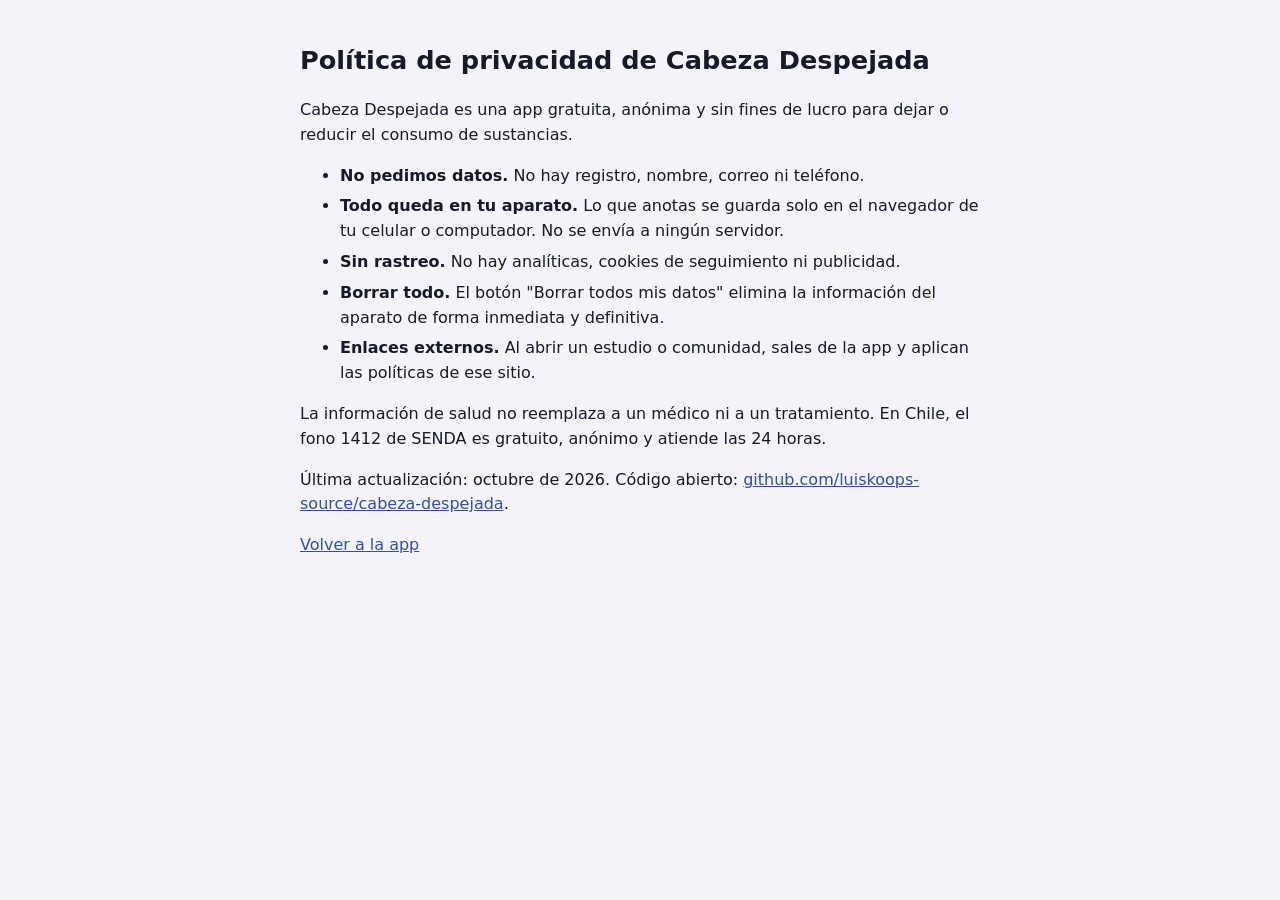
==== privacidad.html @ 64b6c3dc "Datos del día para todas las sustancias (+35), sección sobre el bajón, anhedonia y distimia, Acerca " ====
<!doctype html><html lang="es"><head><meta charset="utf-8"><meta name="viewport" content="width=device-width,initial-scale=1"><title>Privacidad · Cabeza Despejada</title>
<style>body{font-family:system-ui,sans-serif;max-width:680px;margin:0 auto;padding:24px 16px;line-height:1.55;color:#161a2b;background:#f5f3fa}h1{font-size:1.6rem}li{margin:6px 0}a{color:#2f4fa8}</style></head><body>
<h1>Política de privacidad de Cabeza Despejada</h1>
<p>Cabeza Despejada es una app gratuita, anónima y sin fines de lucro para dejar o reducir el consumo de sustancias.</p>
<ul>
<li><b>No pedimos datos.</b> No hay registro, nombre, correo ni teléfono.</li>
<li><b>Todo queda en tu aparato.</b> Lo que anotas se guarda solo en el navegador de tu celular o computador. No se envía a ningún servidor.</li>
<li><b>Sin rastreo.</b> No hay analíticas, cookies de seguimiento ni publicidad.</li>
<li><b>Borrar todo.</b> El botón "Borrar todos mis datos" elimina la información del aparato de forma inmediata y definitiva.</li>
<li><b>Enlaces externos.</b> Al abrir un estudio o comunidad, sales de la app y aplican las políticas de ese sitio.</li>
</ul>
<p>La información de salud no reemplaza a un médico ni a un tratamiento. En Chile, el fono 1412 de SENDA es gratuito, anónimo y atiende las 24 horas.</p>
<p>Última actualización: octubre de 2026. Código abierto: <a href="https://github.com/luiskoops-source/cabeza-despejada">github.com/luiskoops-source/cabeza-despejada</a>.</p>
<p><a href="./">Volver a la app</a></p>
</body></html>
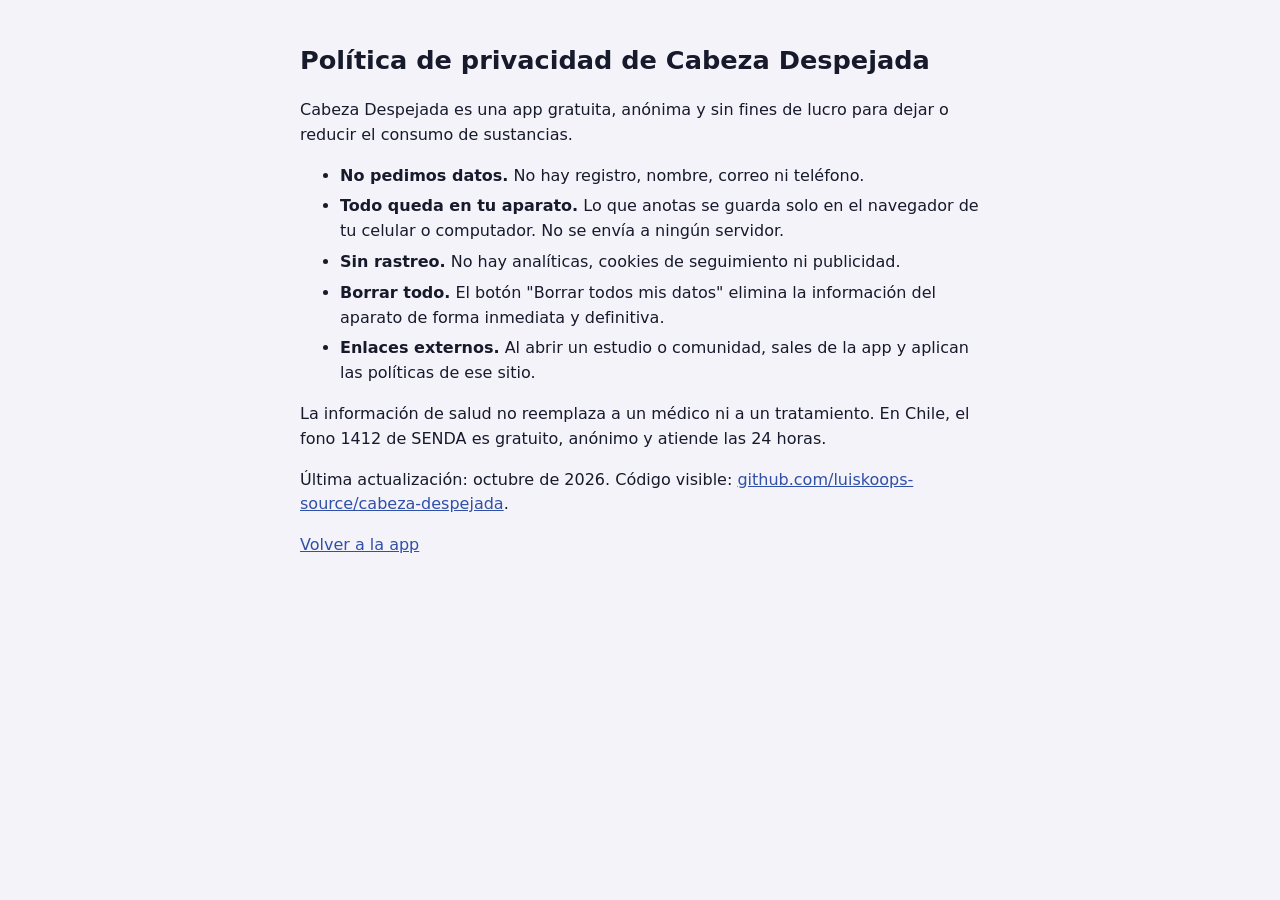
==== commit 530d61c4: "Licencia: todos los derechos reservados, con aportes por GitHub Se agrega LICENSE y CONTRIBUTING.md." ====
--- a/privacidad.html
+++ b/privacidad.html
@@ -10,6 +10,6 @@
 <li><b>Enlaces externos.</b> Al abrir un estudio o comunidad, sales de la app y aplican las políticas de ese sitio.</li>
 </ul>
 <p>La información de salud no reemplaza a un médico ni a un tratamiento. En Chile, el fono 1412 de SENDA es gratuito, anónimo y atiende las 24 horas.</p>
-<p>Última actualización: octubre de 2026. Código abierto: <a href="https://github.com/luiskoops-source/cabeza-despejada">github.com/luiskoops-source/cabeza-despejada</a>.</p>
+<p>Última actualización: octubre de 2026. Código visible: <a href="https://github.com/luiskoops-source/cabeza-despejada">github.com/luiskoops-source/cabeza-despejada</a>.</p>
 <p><a href="./">Volver a la app</a></p>
 </body></html>
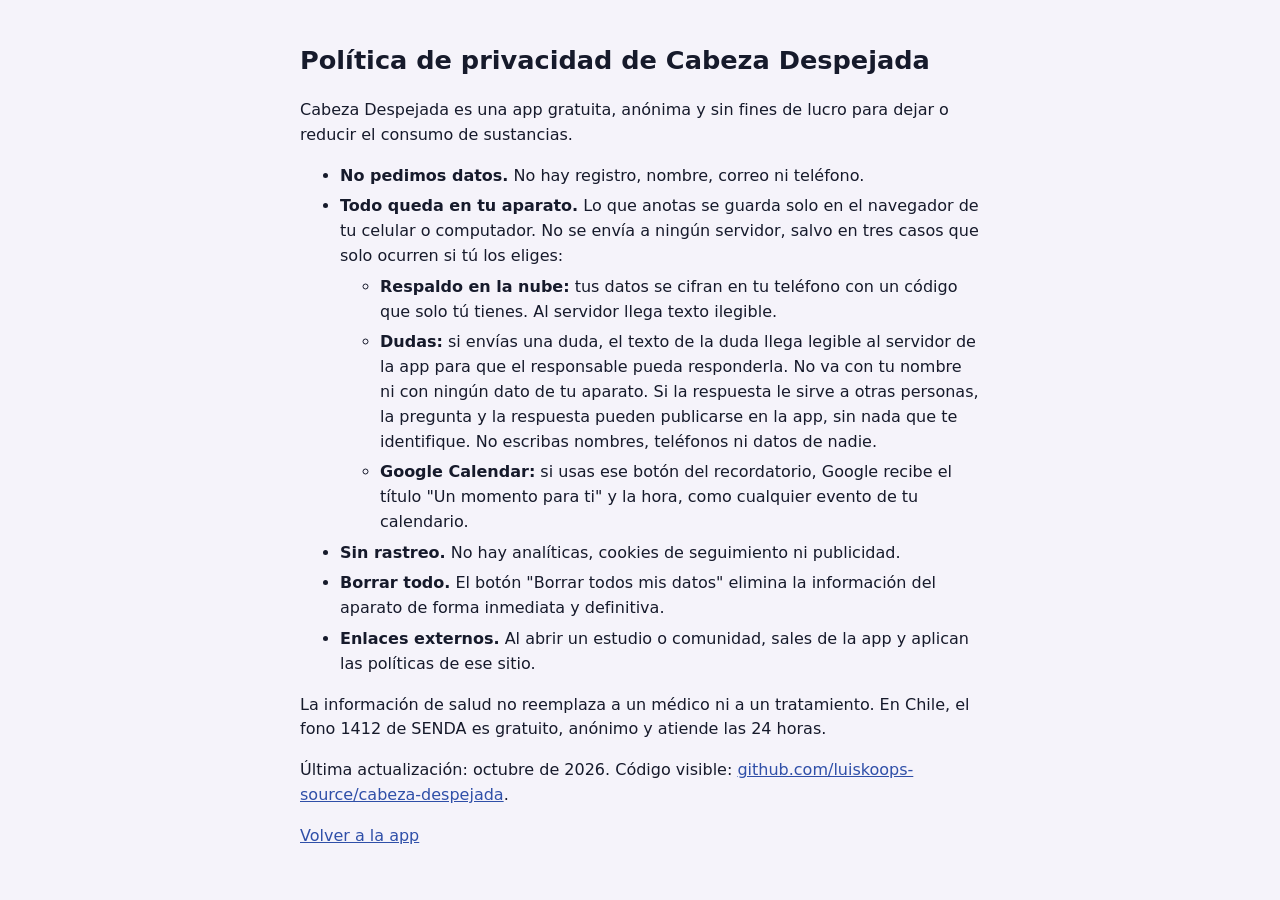
==== commit ae97d9bf: "Dudas anónimas que responde una persona - Saber: tarjeta ¿No encontraste lo que buscabas? con aviso " ====
--- a/privacidad.html
+++ b/privacidad.html
@@ -4,7 +4,13 @@
 <p>Cabeza Despejada es una app gratuita, anónima y sin fines de lucro para dejar o reducir el consumo de sustancias.</p>
 <ul>
 <li><b>No pedimos datos.</b> No hay registro, nombre, correo ni teléfono.</li>
-<li><b>Todo queda en tu aparato.</b> Lo que anotas se guarda solo en el navegador de tu celular o computador. No se envía a ningún servidor.</li>
+<li><b>Todo queda en tu aparato.</b> Lo que anotas se guarda solo en el navegador de tu celular o computador. No se envía a ningún servidor, salvo en tres casos que solo ocurren si tú los eliges:
+  <ul>
+    <li><b>Respaldo en la nube:</b> tus datos se cifran en tu teléfono con un código que solo tú tienes. Al servidor llega texto ilegible.</li>
+    <li><b>Dudas:</b> si envías una duda, el texto de la duda llega legible al servidor de la app para que el responsable pueda responderla. No va con tu nombre ni con ningún dato de tu aparato. Si la respuesta le sirve a otras personas, la pregunta y la respuesta pueden publicarse en la app, sin nada que te identifique. No escribas nombres, teléfonos ni datos de nadie.</li>
+    <li><b>Google Calendar:</b> si usas ese botón del recordatorio, Google recibe el título "Un momento para ti" y la hora, como cualquier evento de tu calendario.</li>
+  </ul>
+</li>
 <li><b>Sin rastreo.</b> No hay analíticas, cookies de seguimiento ni publicidad.</li>
 <li><b>Borrar todo.</b> El botón "Borrar todos mis datos" elimina la información del aparato de forma inmediata y definitiva.</li>
 <li><b>Enlaces externos.</b> Al abrir un estudio o comunidad, sales de la app y aplican las políticas de ese sitio.</li>
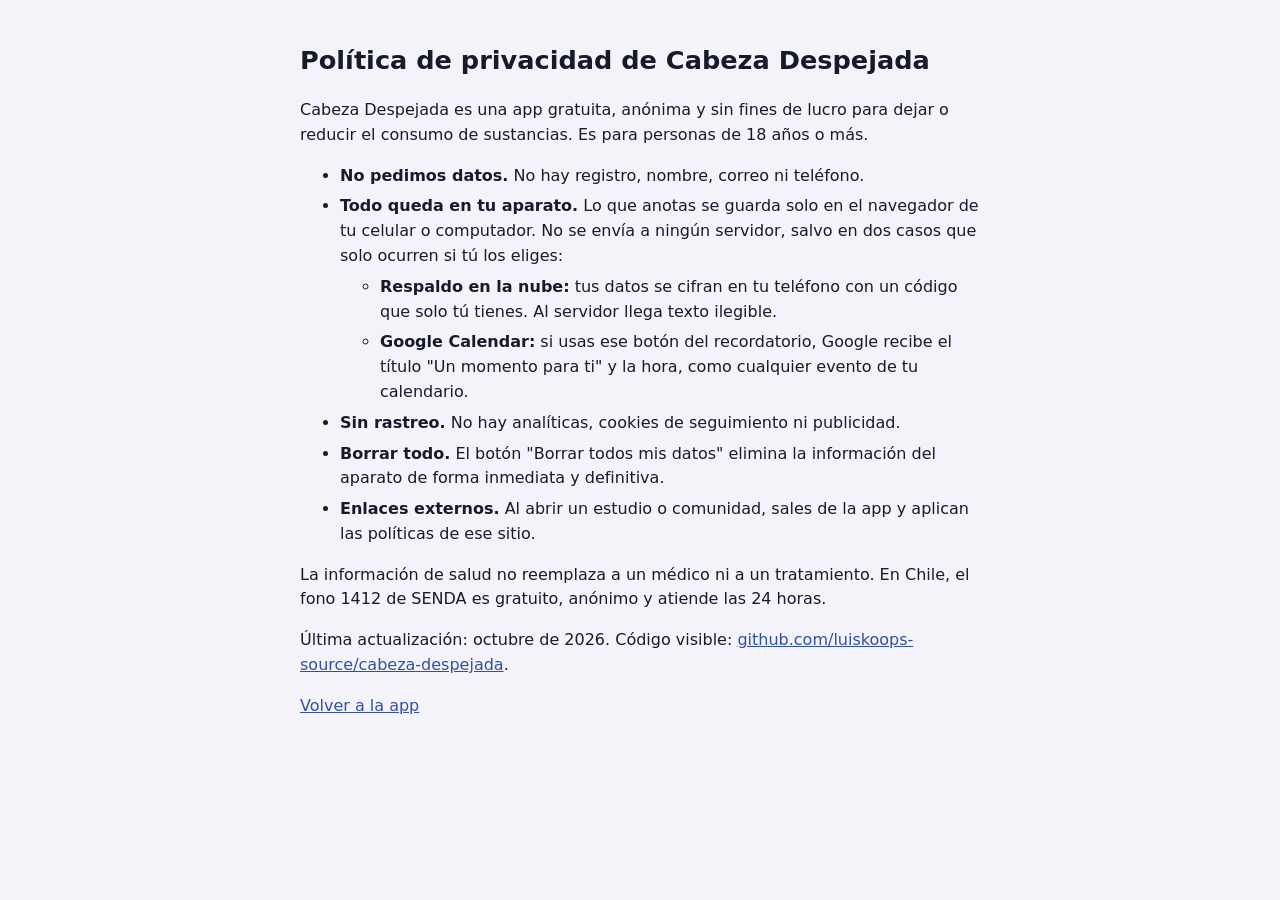
==== commit 97c3cbbf: "Sin servidor por ahora: se quitan las dudas; la app es para mayores de 18 - Se quita la tarjeta de d" ====
--- a/privacidad.html
+++ b/privacidad.html
@@ -1,13 +1,12 @@
 <!doctype html><html lang="es"><head><meta charset="utf-8"><meta name="viewport" content="width=device-width,initial-scale=1"><title>Privacidad · Cabeza Despejada</title>
 <style>body{font-family:system-ui,sans-serif;max-width:680px;margin:0 auto;padding:24px 16px;line-height:1.55;color:#161a2b;background:#f5f3fa}h1{font-size:1.6rem}li{margin:6px 0}a{color:#2f4fa8}</style></head><body>
 <h1>Política de privacidad de Cabeza Despejada</h1>
-<p>Cabeza Despejada es una app gratuita, anónima y sin fines de lucro para dejar o reducir el consumo de sustancias.</p>
+<p>Cabeza Despejada es una app gratuita, anónima y sin fines de lucro para dejar o reducir el consumo de sustancias. Es para personas de 18 años o más.</p>
 <ul>
 <li><b>No pedimos datos.</b> No hay registro, nombre, correo ni teléfono.</li>
-<li><b>Todo queda en tu aparato.</b> Lo que anotas se guarda solo en el navegador de tu celular o computador. No se envía a ningún servidor, salvo en tres casos que solo ocurren si tú los eliges:
+<li><b>Todo queda en tu aparato.</b> Lo que anotas se guarda solo en el navegador de tu celular o computador. No se envía a ningún servidor, salvo en dos casos que solo ocurren si tú los eliges:
   <ul>
     <li><b>Respaldo en la nube:</b> tus datos se cifran en tu teléfono con un código que solo tú tienes. Al servidor llega texto ilegible.</li>
-    <li><b>Dudas:</b> si envías una duda, el texto de la duda llega legible al servidor de la app para que el responsable pueda responderla. No va con tu nombre ni con ningún dato de tu aparato. Si la respuesta le sirve a otras personas, la pregunta y la respuesta pueden publicarse en la app, sin nada que te identifique. No escribas nombres, teléfonos ni datos de nadie.</li>
     <li><b>Google Calendar:</b> si usas ese botón del recordatorio, Google recibe el título "Un momento para ti" y la hora, como cualquier evento de tu calendario.</li>
   </ul>
 </li>
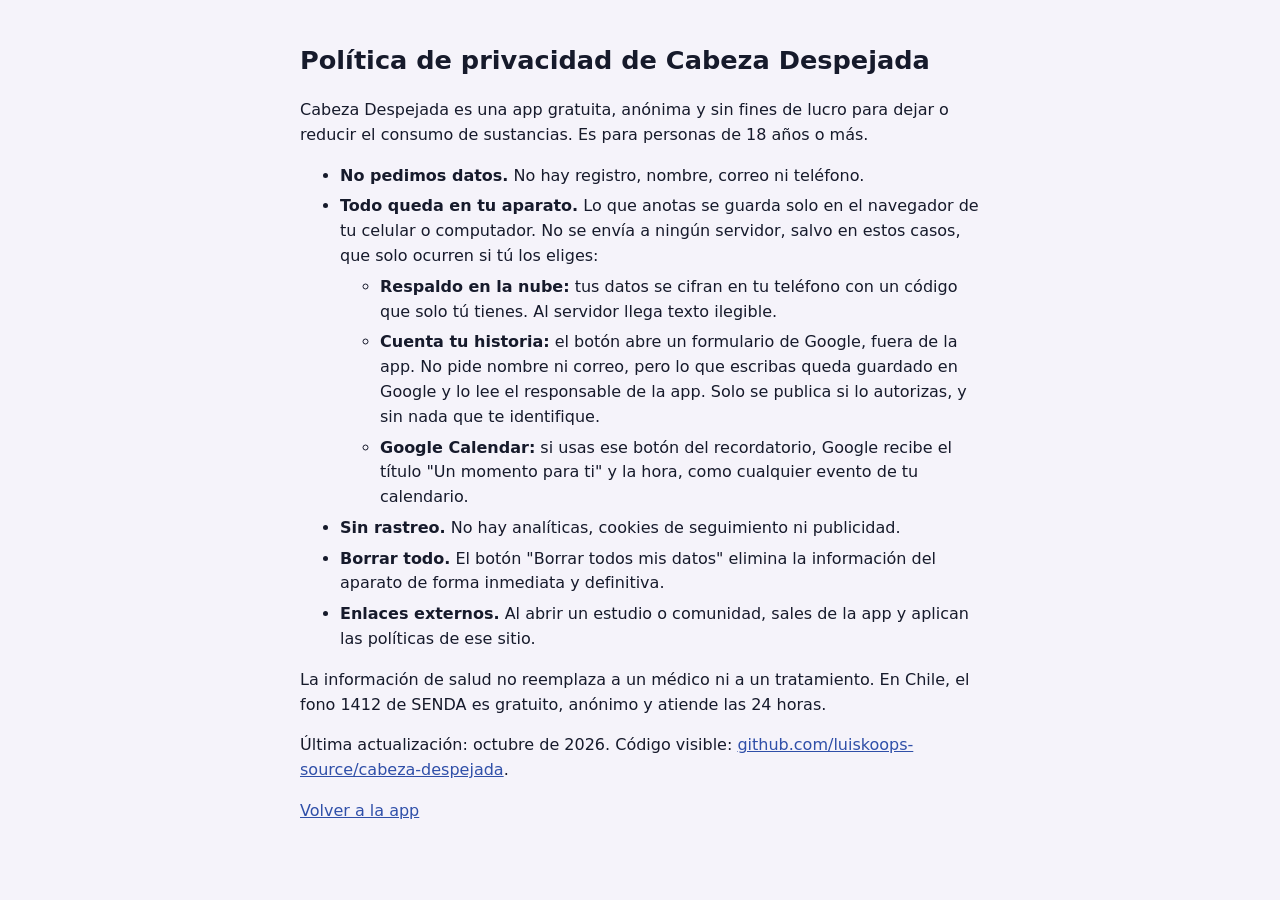
==== commit d8423808: "Cuenta tu historia: historias de la gente, sin foro ni chat - Saber: sección con botones Quiero cont" ====
--- a/privacidad.html
+++ b/privacidad.html
@@ -4,9 +4,10 @@
 <p>Cabeza Despejada es una app gratuita, anónima y sin fines de lucro para dejar o reducir el consumo de sustancias. Es para personas de 18 años o más.</p>
 <ul>
 <li><b>No pedimos datos.</b> No hay registro, nombre, correo ni teléfono.</li>
-<li><b>Todo queda en tu aparato.</b> Lo que anotas se guarda solo en el navegador de tu celular o computador. No se envía a ningún servidor, salvo en dos casos que solo ocurren si tú los eliges:
+<li><b>Todo queda en tu aparato.</b> Lo que anotas se guarda solo en el navegador de tu celular o computador. No se envía a ningún servidor, salvo en estos casos, que solo ocurren si tú los eliges:
   <ul>
     <li><b>Respaldo en la nube:</b> tus datos se cifran en tu teléfono con un código que solo tú tienes. Al servidor llega texto ilegible.</li>
+    <li><b>Cuenta tu historia:</b> el botón abre un formulario de Google, fuera de la app. No pide nombre ni correo, pero lo que escribas queda guardado en Google y lo lee el responsable de la app. Solo se publica si lo autorizas, y sin nada que te identifique.</li>
     <li><b>Google Calendar:</b> si usas ese botón del recordatorio, Google recibe el título "Un momento para ti" y la hora, como cualquier evento de tu calendario.</li>
   </ul>
 </li>
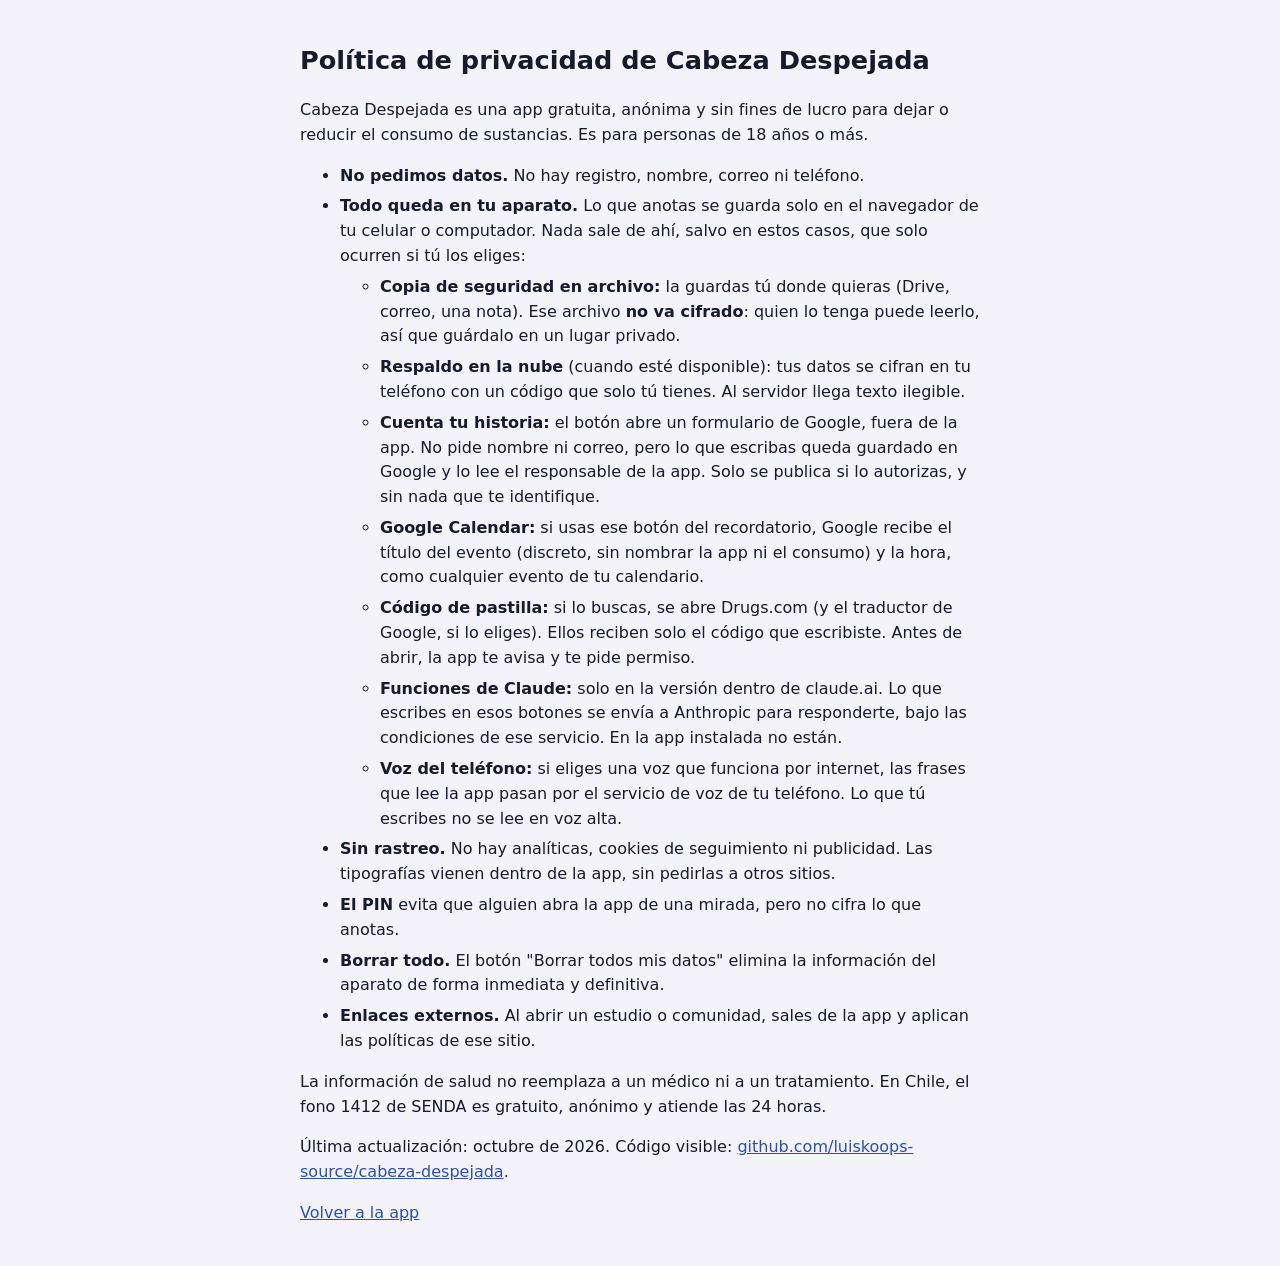
==== commit 1504e927: "Privacidad completa y pantallas completas accesibles - Una sola lista de privacidad, igual en la app" ====
--- a/privacidad.html
+++ b/privacidad.html
@@ -1,17 +1,23 @@
 <!doctype html><html lang="es"><head><meta charset="utf-8"><meta name="viewport" content="width=device-width,initial-scale=1"><title>Privacidad · Cabeza Despejada</title>
-<style>body{font-family:system-ui,sans-serif;max-width:680px;margin:0 auto;padding:24px 16px;line-height:1.55;color:#161a2b;background:#f5f3fa}h1{font-size:1.6rem}li{margin:6px 0}a{color:#2f4fa8}</style></head><body>
+<style>body{font-family:system-ui,sans-serif;max-width:680px;margin:0 auto;padding:24px 16px;line-height:1.55;color:#161a2b;background:#f5f3fa}h1{font-size:1.6rem}li{margin:6px 0}a{color:#2f4fa8}@media (prefers-color-scheme:dark){body{color:#f4eee1;background:#15120e}a{color:#a3cb52}}</style></head><body>
 <h1>Política de privacidad de Cabeza Despejada</h1>
 <p>Cabeza Despejada es una app gratuita, anónima y sin fines de lucro para dejar o reducir el consumo de sustancias. Es para personas de 18 años o más.</p>
+<!-- La misma lista que en index.html (Ayuda > Acerca de > Política de privacidad): si cambias una, cambia la otra -->
 <ul>
 <li><b>No pedimos datos.</b> No hay registro, nombre, correo ni teléfono.</li>
-<li><b>Todo queda en tu aparato.</b> Lo que anotas se guarda solo en el navegador de tu celular o computador. No se envía a ningún servidor, salvo en estos casos, que solo ocurren si tú los eliges:
+<li><b>Todo queda en tu aparato.</b> Lo que anotas se guarda solo en el navegador de tu celular o computador. Nada sale de ahí, salvo en estos casos, que solo ocurren si tú los eliges:
   <ul>
-    <li><b>Respaldo en la nube:</b> tus datos se cifran en tu teléfono con un código que solo tú tienes. Al servidor llega texto ilegible.</li>
+    <li><b>Copia de seguridad en archivo:</b> la guardas tú donde quieras (Drive, correo, una nota). Ese archivo <b>no va cifrado</b>: quien lo tenga puede leerlo, así que guárdalo en un lugar privado.</li>
+    <li><b>Respaldo en la nube</b> (cuando esté disponible): tus datos se cifran en tu teléfono con un código que solo tú tienes. Al servidor llega texto ilegible.</li>
     <li><b>Cuenta tu historia:</b> el botón abre un formulario de Google, fuera de la app. No pide nombre ni correo, pero lo que escribas queda guardado en Google y lo lee el responsable de la app. Solo se publica si lo autorizas, y sin nada que te identifique.</li>
-    <li><b>Google Calendar:</b> si usas ese botón del recordatorio, Google recibe el título "Un momento para ti" y la hora, como cualquier evento de tu calendario.</li>
+    <li><b>Google Calendar:</b> si usas ese botón del recordatorio, Google recibe el título del evento (discreto, sin nombrar la app ni el consumo) y la hora, como cualquier evento de tu calendario.</li>
+    <li><b>Código de pastilla:</b> si lo buscas, se abre Drugs.com (y el traductor de Google, si lo eliges). Ellos reciben solo el código que escribiste. Antes de abrir, la app te avisa y te pide permiso.</li>
+    <li><b>Funciones de Claude:</b> solo en la versión dentro de claude.ai. Lo que escribes en esos botones se envía a Anthropic para responderte, bajo las condiciones de ese servicio. En la app instalada no están.</li>
+    <li><b>Voz del teléfono:</b> si eliges una voz que funciona por internet, las frases que lee la app pasan por el servicio de voz de tu teléfono. Lo que tú escribes no se lee en voz alta.</li>
   </ul>
 </li>
-<li><b>Sin rastreo.</b> No hay analíticas, cookies de seguimiento ni publicidad.</li>
+<li><b>Sin rastreo.</b> No hay analíticas, cookies de seguimiento ni publicidad. Las tipografías vienen dentro de la app, sin pedirlas a otros sitios.</li>
+<li><b>El PIN</b> evita que alguien abra la app de una mirada, pero no cifra lo que anotas.</li>
 <li><b>Borrar todo.</b> El botón "Borrar todos mis datos" elimina la información del aparato de forma inmediata y definitiva.</li>
 <li><b>Enlaces externos.</b> Al abrir un estudio o comunidad, sales de la app y aplican las políticas de ese sitio.</li>
 </ul>
